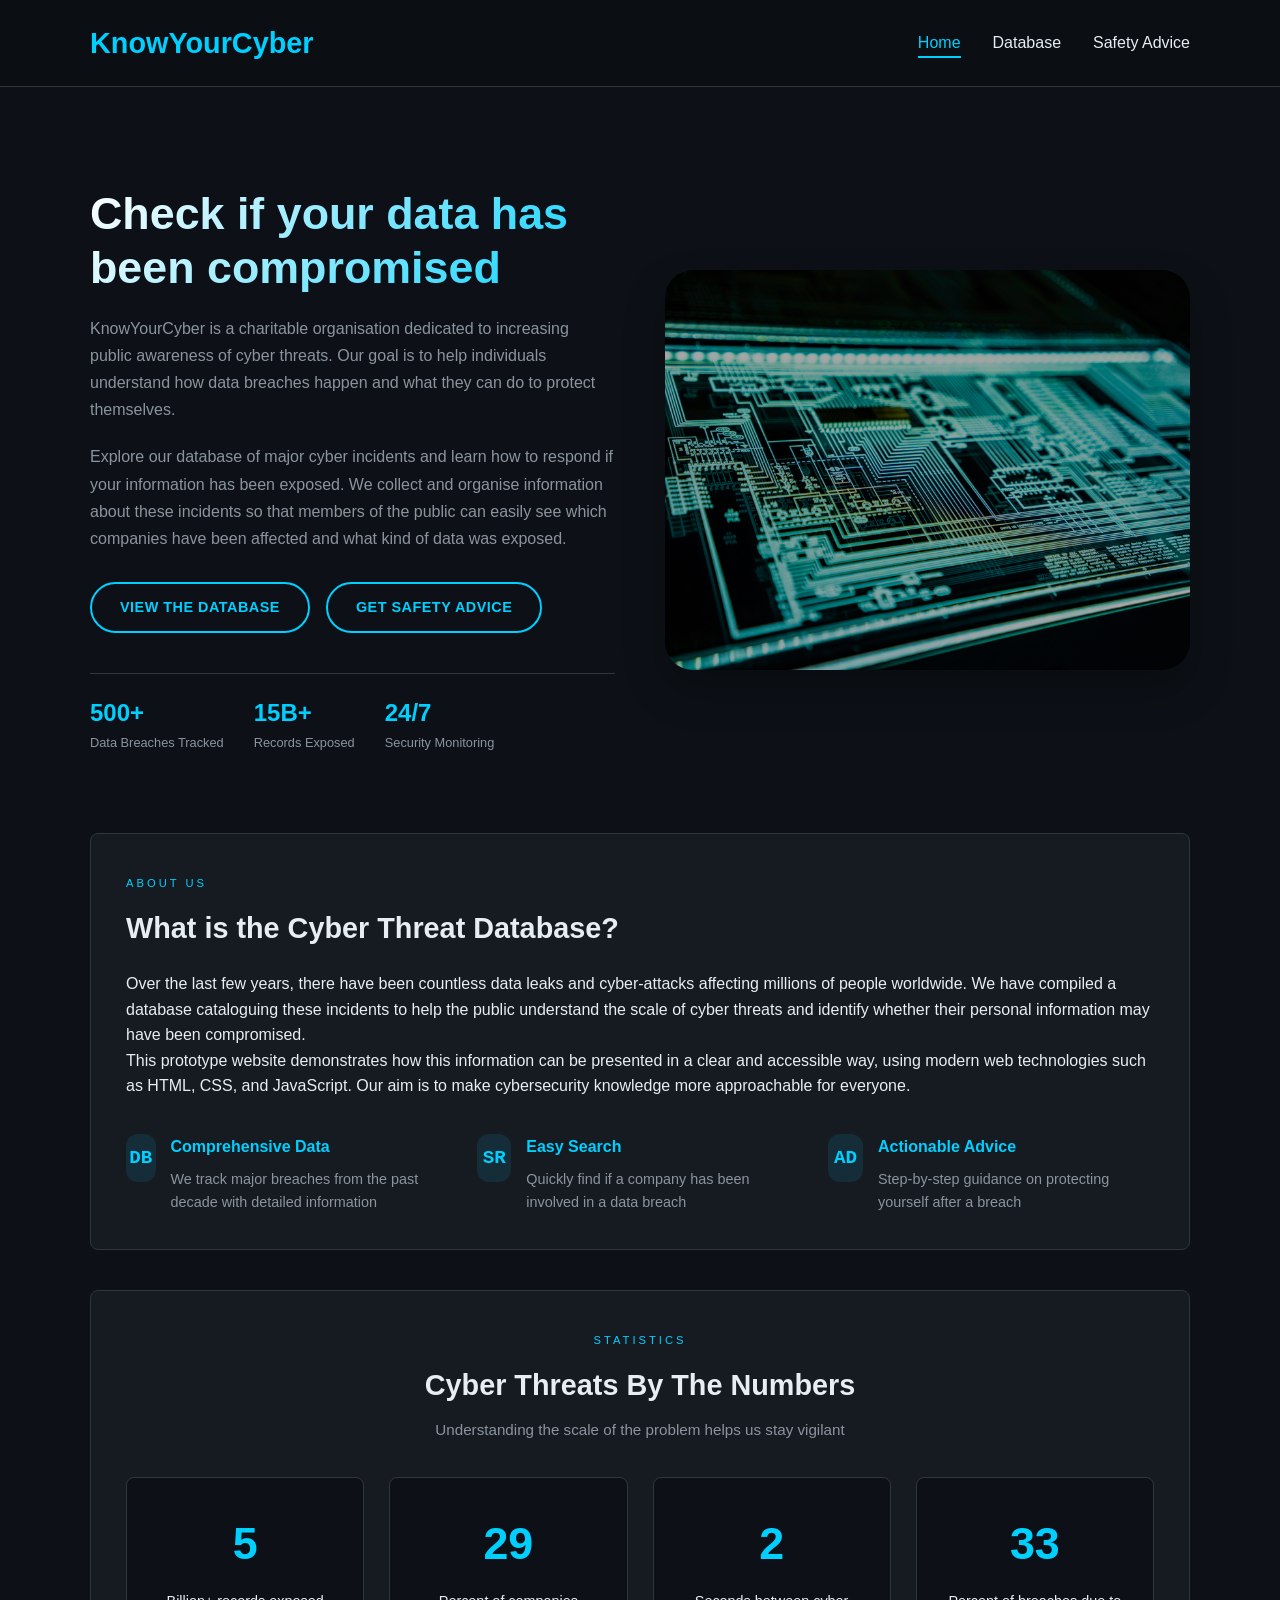
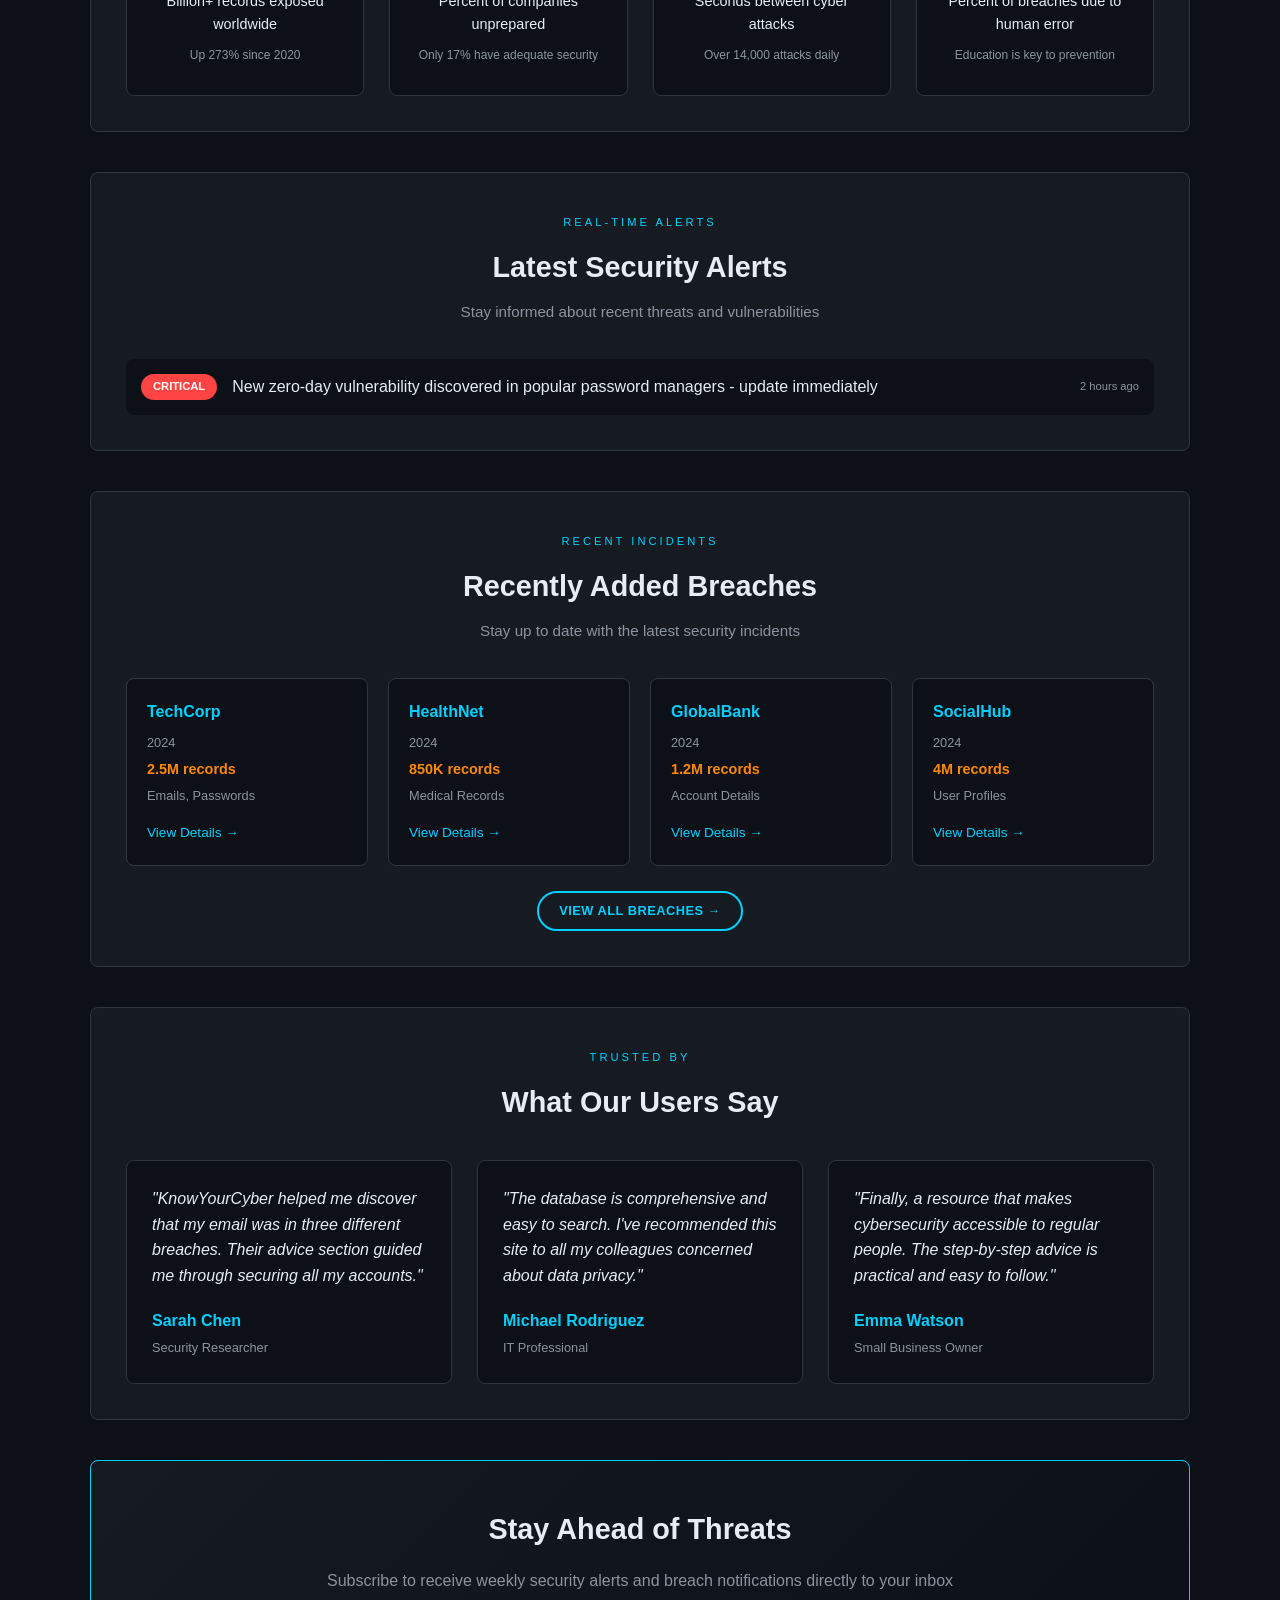
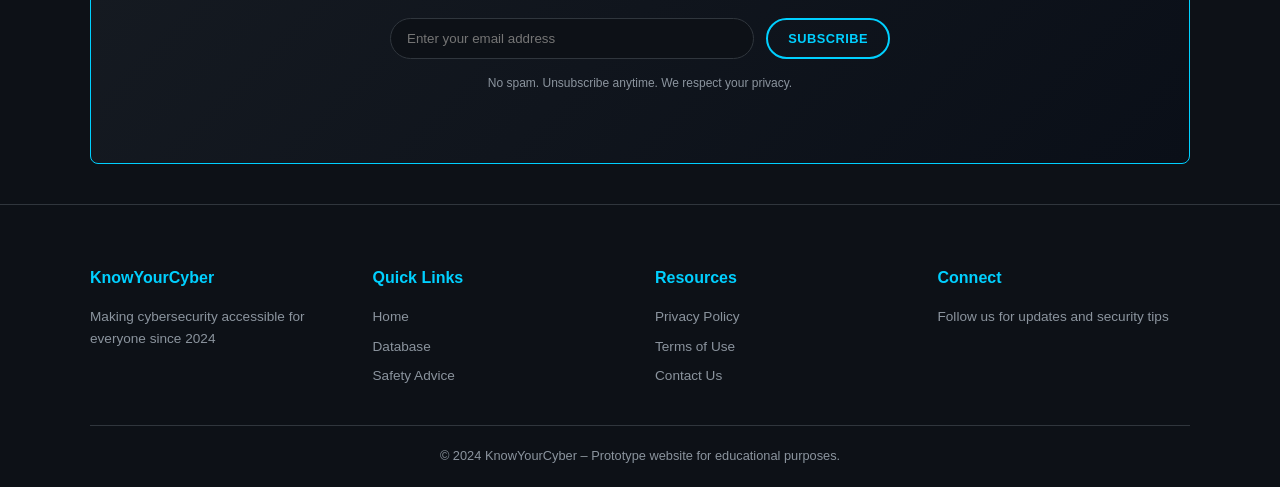
==== index.html @ 88341077 "Move index.html to repository root Rename/move index.html from html/index.html to the project root. " ====
<!DOCTYPE html>
<html lang="en">
<head>
    <meta charset="UTF-8">
    <title>KnowYourCyber – Home</title>
    <link rel="stylesheet" href="../css/global.css">
    <link rel="stylesheet" href="../css/index.css">
    <link rel="stylesheet" href="../css/transitions.css">
    <link rel="icon" type="image/svg+xml" href="data:image/svg+xml,%3Csvg xmlns='http://www.w3.org/2000/svg' viewBox='0 0 100 100'%3E%3Crect width='100' height='100' fill='%230d1117'/%3E%3Cpath d='M50 15 L85 30 L85 50 C85 75 70 88 50 92 C30 88 15 75 15 50 L15 30 L50 15Z' fill='none' stroke='%2300d0ff' stroke-width='4' stroke-linejoin='round'/%3E%3Ccircle cx='50' cy='55' r='10' fill='%2300d0ff'/%3E%3C/svg%3E">
</head>
<body>

<!-- ===========================
     HEADER + NAVIGATION
     =========================== -->
<header>
    <div class="container header-content">
        <h1>KnowYourCyber</h1>
        <nav>
            <a href="index.html" class="nav-link">Home</a>
            <a href="database.html" class="nav-link">Database</a>
            <a href="advice.html" class="nav-link">Safety Advice</a>
        </nav>
    </div>
</header>

<!-- ===========================
     MAIN CONTENT
     =========================== -->
<main class="container">

    <!-- ===========================
         HERO SECTION
         =========================== -->
    <section class="hero">
        <div class="hero-text">
            <h2>Check if your data has been compromised</h2>
            <p>
                KnowYourCyber is a charitable organisation dedicated to increasing public awareness of cyber threats.
                Our goal is to help individuals understand how data breaches happen and what they can do to protect
                themselves.
            </p>
            <p>
                Explore our database of major cyber incidents and learn how to respond if your information has been
                exposed. We collect and organise information about these incidents so that members of the public
                can easily see which companies have been affected and what kind of data was exposed.
            </p>
            <div class="hero-buttons">
                <a href="database.html" class="cyber-btn">View the Database</a>
                <a href="advice.html" class="cyber-btn">Get Safety Advice</a>
            </div>
            <div class="hero-stats">
                <div class="hero-stat">
                    <span class="hero-stat-number">500+</span>
                    <span class="hero-stat-label">Data Breaches Tracked</span>
                </div>
                <div class="hero-stat">
                    <span class="hero-stat-number">15B+</span>
                    <span class="hero-stat-label">Records Exposed</span>
                </div>
                <div class="hero-stat">
                    <span class="hero-stat-number">24/7</span>
                    <span class="hero-stat-label">Security Monitoring</span>
                </div>
            </div>
        </div>
        <div class="hero-image" oncontextmenu="return false;">
            <div class="shield-overlay"></div>
        </div>
    </section>

    <!-- ===========================
         INTRO SECTION
         =========================== -->
    <section class="intro">
        <div class="intro-header">
            <span class="section-badge">About Us</span>
            <h3>What is the Cyber Threat Database?</h3>
        </div>
        <p>
            Over the last few years, there have been countless data leaks and cyber-attacks affecting millions of
            people worldwide. We have compiled a database cataloguing these incidents to help the public understand
            the scale of cyber threats and identify whether their personal information may have been compromised.
        </p>
        <p>
            This prototype website demonstrates how this information can be presented in a clear and accessible way,
            using modern web technologies such as HTML, CSS, and JavaScript. Our aim is to make cybersecurity
            knowledge more approachable for everyone.
        </p>
        <div class="intro-features">
            <div class="feature">
                <div class="feature-icon">DB</div>
                <div class="feature-text">
                    <h4>Comprehensive Data</h4>
                    <p>We track major breaches from the past decade with detailed information</p>
                </div>
            </div>
            <div class="feature">
                <div class="feature-icon">SR</div>
                <div class="feature-text">
                    <h4>Easy Search</h4>
                    <p>Quickly find if a company has been involved in a data breach</p>
                </div>
            </div>
            <div class="feature">
                <div class="feature-icon">AD</div>
                <div class="feature-text">
                    <h4>Actionable Advice</h4>
                    <p>Step-by-step guidance on protecting yourself after a breach</p>
                </div>
            </div>
        </div>
    </section>

    <!-- ===========================
         STATS SECTION
         =========================== -->
    <section class="stats-section">
        <div class="section-header">
            <span class="section-badge">Statistics</span>
            <h3>Cyber Threats By The Numbers</h3>
            <p>Understanding the scale of the problem helps us stay vigilant</p>
        </div>
        <div class="stats-grid">
            <div class="stat-card">
                <div class="stat-number" data-target="15">0</div>
                <div class="stat-label">Billion+ records exposed worldwide</div>
                <div class="stat-trend">Up 273% since 2020</div>
            </div>
            <div class="stat-card">
                <div class="stat-number" data-target="83">0</div>
                <div class="stat-label">Percent of companies unprepared</div>
                <div class="stat-trend">Only 17% have adequate security</div>
            </div>
            <div class="stat-card">
                <div class="stat-number" data-target="6">0</div>
                <div class="stat-label">Seconds between cyber attacks</div>
                <div class="stat-trend">Over 14,000 attacks daily</div>
            </div>
            <div class="stat-card">
                <div class="stat-number" data-target="95">0</div>
                <div class="stat-label">Percent of breaches due to human error</div>
                <div class="stat-trend">Education is key to prevention</div>
            </div>
        </div>
    </section>

    <!-- ===========================
         LATEST UPDATES SECTION
         =========================== -->
    <section class="updates-section">
        <div class="section-header">
            <span class="section-badge">Real-time Alerts</span>
            <h3>Latest Security Alerts</h3>
            <p>Stay informed about recent threats and vulnerabilities</p>
        </div>
        <div class="alert-ticker">
            <div class="alert-item">
                <span class="alert-badge critical">CRITICAL</span>
                <span class="alert-text">New zero-day vulnerability discovered in popular password managers - update immediately</span>
                <span class="alert-time">2 hours ago</span>
            </div>
            <div class="alert-item">
                <span class="alert-badge high">HIGH</span>
                <span class="alert-text">Major social media platform discloses breach affecting 50M users - check your email</span>
                <span class="alert-time">1 day ago</span>
            </div>
            <div class="alert-item">
                <span class="alert-badge medium">MEDIUM</span>
                <span class="alert-text">New phishing campaign impersonating banking institutions - verify links before clicking</span>
                <span class="alert-time">3 days ago</span>
            </div>
            <div class="alert-item">
                <span class="alert-badge high">HIGH</span>
                <span class="alert-text">Ransomware group targets healthcare sector - backup critical data</span>
                <span class="alert-time">5 days ago</span>
            </div>
        </div>
    </section>

    <!-- ===========================
         RECENT BREACHES SECTION
         =========================== -->
    <section class="recent-breaches">
        <div class="section-header">
            <span class="section-badge">Recent Incidents</span>
            <h3>Recently Added Breaches</h3>
            <p>Stay up to date with the latest security incidents</p>
        </div>
        <div class="recent-grid" id="recentBreachesGrid"></div>
        <div class="view-all">
            <a href="database.html" class="cyber-btn small">View All Breaches →</a>
        </div>
    </section>

    <!-- ===========================
         TESTIMONIALS SECTION
         =========================== -->
    <section class="testimonials">
        <div class="section-header">
            <span class="section-badge">Trusted By</span>
            <h3>What Our Users Say</h3>
        </div>
        <div class="testimonial-grid">
            <div class="testimonial-card">
                <div class="testimonial-text">"KnowYourCyber helped me discover that my email was in three different breaches. Their advice section guided me through securing all my accounts."</div>
                <div class="testimonial-author">
                    <div class="author-name">Sarah Chen</div>
                    <div class="author-title">Security Researcher</div>
                </div>
            </div>
            <div class="testimonial-card">
                <div class="testimonial-text">"The database is comprehensive and easy to search. I've recommended this site to all my colleagues concerned about data privacy."</div>
                <div class="testimonial-author">
                    <div class="author-name">Michael Rodriguez</div>
                    <div class="author-title">IT Professional</div>
                </div>
            </div>
            <div class="testimonial-card">
                <div class="testimonial-text">"Finally, a resource that makes cybersecurity accessible to regular people. The step-by-step advice is practical and easy to follow."</div>
                <div class="testimonial-author">
                    <div class="author-name">Emma Watson</div>
                    <div class="author-title">Small Business Owner</div>
                </div>
            </div>
        </div>
    </section>

    <!-- ===========================
         NEWSLETTER SECTION
         =========================== -->
    <section class="newsletter">
        <div class="newsletter-content">
            <h3>Stay Ahead of Threats</h3>
            <p>Subscribe to receive weekly security alerts and breach notifications directly to your inbox</p>
            <form class="newsletter-form" id="newsletterForm">
                <input type="email" placeholder="Enter your email address" required>
                <button type="submit" class="cyber-btn small">Subscribe</button>
            </form>
            <p class="newsletter-note">No spam. Unsubscribe anytime. We respect your privacy.</p>
        </div>
    </section>

</main>

<!-- ===========================
     FOOTER
     =========================== -->
<footer>
    <div class="container">
        <div class="footer-content">
            <div class="footer-section">
                <h4>KnowYourCyber</h4>
                <p>Making cybersecurity accessible for everyone since 2024</p>
            </div>
            <div class="footer-section">
                <h4>Quick Links</h4>
                <a href="index.html">Home</a>
                <a href="database.html">Database</a>
                <a href="advice.html">Safety Advice</a>
            </div>
            <div class="footer-section">
                <h4>Resources</h4>
                <a href="#">Privacy Policy</a>
                <a href="#">Terms of Use</a>
                <a href="#">Contact Us</a>
            </div>
            <div class="footer-section">
                <h4>Connect</h4>
                <p>Follow us for updates and security tips</p>
            </div>
        </div>
        <div class="footer-bottom">
            <p>&#169; 2024 KnowYourCyber – Prototype website for educational purposes.</p>
        </div>
    </div>
</footer>

<!-- ===========================
     SCRIPTS
     =========================== -->
<!-- core systems -->
<script src="../scripts/core/cache.js"></script>
<script src="../scripts/core/router.js"></script>
<script src="../scripts/core/scriptLoader.js"></script>
<script src="../scripts/core/transitions.js"></script>
<script src="../scripts/main.js"></script>

<!-- global alert -->
<script src="../scripts/ui/globalAlert.js"></script>

<!-- newsletter handler -->
<script src="../scripts/ui/newsletter.js"></script>

<!-- home animations -->
<script src="../scripts/animations/homeAnimations.js"></script>
</body>
</html>
---- css/global.css ----
/* =========================================================
   GLOBAL RESET AND THEME VARIABLES
   ========================================================= */
* {
  margin: 0;
  padding: 0;
  box-sizing: border-box;
}

:root {
  --bg-dark: #0d1117;
  --bg-card: #161b22;
  --text-light: #e6edf3;
  --text-muted: #8b949e;
  --accent: #00d0ff;
  --accent-hover: #00a8cc;
  --border: #30363d;
  --radius: 8px;
  --transition: 0.2s ease;
}

body {
  font-family: "Inter", Arial, sans-serif;
  background: var(--bg-dark);
  color: var(--text-light);
  line-height: 1.6;
}

.container {
  width: min(1100px, 90%);
  margin: auto;
}

/* =========================================================
   HEADER STYLES
   ========================================================= */
header {
  background: #0b0f14;
  border-bottom: 1px solid var(--border);
  padding: 20px 0;
  margin-bottom: 40px;
}

.header-content {
  display: flex;
  justify-content: space-between;
  align-items: center;
  flex-wrap: wrap;
  gap: 1rem;
}

header h1 {
  font-size: 1.8rem;
  color: var(--accent);
}

nav {
  display: flex;
  gap: 2rem;
}

nav a {
  color: var(--text-light);
  text-decoration: none;
  font-weight: 500;
  transition: var(--transition);
}

nav a:hover {
  color: var(--accent);
}

/* =========================================================
   FOOTER STYLES
   ========================================================= */
footer {
  margin-top: 40px;
  padding: 20px 0;
  border-top: 1px solid var(--border);
  text-align: center;
  color: var(--text-muted);
}

.footer-content {
  display: grid;
  grid-template-columns: repeat(auto-fit, minmax(180px, 1fr));
  gap: 30px;
  padding: 40px 0 30px;
  text-align: left;
}

.footer-section h4 {
  color: var(--accent);
  margin-bottom: 15px;
  font-size: 1rem;
}

.footer-section p,
.footer-section a {
  color: var(--text-muted);
  text-decoration: none;
  font-size: 0.85rem;
  display: block;
  margin-bottom: 8px;
}

.footer-section a:hover {
  color: var(--accent);
}

.footer-bottom {
  text-align: center;
  padding-top: 20px;
  border-top: 1px solid var(--border);
  color: var(--text-muted);
  font-size: 0.8rem;
}

/* =========================================================
   BUTTON STYLES
   ========================================================= */
.cyber-btn {
  display: inline-block;
  padding: 12px 28px;
  background: transparent;
  border: 2px solid var(--accent);
  color: var(--accent);
  font-size: 0.9rem;
  font-weight: 600;
  border-radius: 40px;
  cursor: pointer;
  transition: all 0.3s cubic-bezier(0.2, 0.9, 0.4, 1.1);
  letter-spacing: 0.5px;
  text-transform: uppercase;
  text-decoration: none;
  text-align: center;
}

.cyber-btn:hover {
  background: var(--accent);
  color: var(--bg-dark);
  box-shadow: 0 0 15px rgba(0, 208, 255, 0.4);
  transform: translateY(-2px);
}

.cyber-btn.small {
  padding: 8px 20px;
  font-size: 0.8rem;
}

/* =========================================================
   SECTION BADGE
   ========================================================= */
.section-badge {
  display: inline-block;
  font-size: 0.7rem;
  text-transform: uppercase;
  letter-spacing: 3px;
  color: var(--accent);
  margin-bottom: 12px;
}

.section-badge.emergency {
  color: #ff4444;
}

.section-header {
  text-align: center;
  margin-bottom: 35px;
}

.section-header h3 {
  font-size: 1.8rem;
  margin-bottom: 10px;
}

.section-header p {
  color: var(--text-muted);
  font-size: 0.95rem;
}

/* =========================================================
   SCROLL REVEAL ANIMATIONS
   ========================================================= */
.section-hidden {
  opacity: 0;
  transform: translateY(30px);
  transition: opacity 0.6s ease, transform 0.6s ease;
}

.section-visible {
  opacity: 1;
  transform: translateY(0);
}

/* =========================================================
   LOADING SPINNER
   ========================================================= */
.spinner {
  width: 24px;
  height: 24px;
  border: 2px solid var(--border);
  border-top-color: var(--accent);
  border-radius: 50%;
  animation: spin 0.8s linear infinite;
}

@keyframes spin {
  to {
    transform: rotate(360deg);
  }
}

.loading-indicator {
  display: flex;
  align-items: center;
  justify-content: center;
  gap: 15px;
  padding: 50px;
  background: var(--bg-card);
  border-radius: var(--radius);
  margin: 30px 0;
}

.loading-indicator.hidden {
  display: none;
}

/* =========================================================
   RESPONSIVE
   ========================================================= */
@media (max-width: 768px) {
  .header-content {
    flex-direction: column;
    text-align: center;
  }
  
  nav {
    justify-content: center;
  }
  
  .footer-content {
    grid-template-columns: 1fr;
    text-align: center;
  }
}

/* =========================================================
   THEMED ALERT SYSTEM - CYBER STYLE
   ========================================================= */

/* alert overlay */
.cyber-alert-overlay {
  position: fixed;
  top: 0;
  left: 0;
  width: 100%;
  height: 100%;
  background: rgba(0, 0, 0, 0.85);
  backdrop-filter: blur(8px);
  z-index: 10000;
  display: flex;
  align-items: center;
  justify-content: center;
  font-family: 'Inter', Arial, sans-serif;
  animation: fadeIn 0.2s ease;
}

/* alert box */
.cyber-alert {
  background: var(--bg-card, #161b22);
  border: 1px solid var(--accent, #00d0ff);
  border-radius: 16px;
  padding: 28px;
  max-width: 480px;
  width: 90%;
  box-shadow: 0 0 30px rgba(0, 208, 255, 0.25);
  animation: alertPopIn 0.3s cubic-bezier(0.2, 0.9, 0.4, 1.1);
  position: relative;
}

/* alert header */
.cyber-alert-header {
  display: flex;
  align-items: center;
  gap: 12px;
  margin-bottom: 20px;
  padding-bottom: 15px;
  border-bottom: 1px solid var(--border, #30363d);
}

.cyber-alert-icon {
  font-size: 28px;
  color: var(--accent, #00d0ff);
}

.cyber-alert-title {
  color: var(--accent, #00d0ff);
  font-size: 1.3rem;
  font-weight: 600;
  margin: 0;
}

/* alert content */
.cyber-alert-content {
  margin-bottom: 25px;
}

.cyber-alert-message {
  color: var(--text-light, #e6edf3);
  line-height: 1.6;
  margin-bottom: 15px;
}

/* steps list */
.cyber-alert-steps {
  list-style: none;
  padding: 0;
  margin: 0;
}

.cyber-alert-steps li {
  color: var(--text-muted, #8b949e);
  padding: 8px 0 8px 24px;
  position: relative;
  line-height: 1.5;
}

.cyber-alert-steps li::before {
  content: '→';
  position: absolute;
  left: 0;
  color: var(--accent, #00d0ff);
}

/* alert buttons */
.cyber-alert-buttons {
  display: flex;
  justify-content: flex-end;
  gap: 12px;
  margin-top: 20px;
  padding-top: 15px;
  border-top: 1px solid var(--border, #30363d);
}

.cyber-alert-btn {
  padding: 8px 20px;
  border-radius: 40px;
  font-size: 0.85rem;
  font-weight: 600;
  cursor: pointer;
  transition: all 0.2s ease;
  border: none;
  font-family: 'Inter', Arial, sans-serif;
}

.cyber-alert-btn-primary {
  background: var(--accent, #00d0ff);
  color: var(--bg-dark, #0d1117);
}

.cyber-alert-btn-primary:hover {
  transform: translateY(-2px);
  box-shadow: 0 0 15px rgba(0, 208, 255, 0.4);
}

.cyber-alert-btn-secondary {
  background: transparent;
  border: 1px solid var(--border, #30363d);
  color: var(--text-muted, #8b949e);
}

.cyber-alert-btn-secondary:hover {
  border-color: var(--accent, #00d0ff);
  color: var(--accent, #00d0ff);
}

/* close button (x) */
.cyber-alert-close {
  position: absolute;
  top: 15px;
  right: 20px;
  background: none;
  border: none;
  color: var(--text-muted, #8b949e);
  font-size: 1.5rem;
  cursor: pointer;
  transition: color 0.2s ease;
}

.cyber-alert-close:hover {
  color: var(--accent, #00d0ff);
}

/* animations */
@keyframes alertPopIn {
  from {
    opacity: 0;
    transform: scale(0.9);
  }
  to {
    opacity: 1;
    transform: scale(1);
  }
}

@keyframes fadeIn {
  from {
    opacity: 0;
  }
  to {
    opacity: 1;
  }
}
---- css/index.css ----
/* =========================================================
   HERO SECTION
   ========================================================= */
.hero {
  display: flex;
  align-items: center;
  justify-content: space-between;
  gap: 50px;
  padding: 60px 0 40px;
}

.hero-text {
  flex: 1;
}

.hero-text h2 {
  font-size: 2.8rem;
  margin-bottom: 20px;
  background: linear-gradient(135deg, #ffffff, var(--accent));
  -webkit-background-clip: text;
  background-clip: text;
  color: transparent;
  line-height: 1.2;
}

.hero-text p {
  color: var(--text-muted);
  margin-bottom: 20px;
  line-height: 1.7;
}

.hero-buttons {
  display: flex;
  gap: 16px;
  margin: 30px 0 40px;
}

.hero-stats {
  display: flex;
  gap: 30px;
  padding-top: 20px;
  border-top: 1px solid var(--border);
}

.hero-stat {
  display: flex;
  flex-direction: column;
}

.hero-stat-number {
  font-size: 1.5rem;
  font-weight: bold;
  color: var(--accent);
}

.hero-stat-label {
  font-size: 0.8rem;
  color: var(--text-muted);
}

/* =========================================================
   HERO IMAGE
   ========================================================= */
.hero-image {
  flex: 1;
  height: 400px;
  background-image: url("../images/cyber.jpg");
  background-size: cover;
  background-position: center;
  background-repeat: no-repeat;
  border-radius: 28px;
  position: relative;
  overflow: hidden;
  box-shadow: 0 20px 40px rgba(0, 0, 0, 0.3);
  display: flex;
  align-items: center;
  justify-content: center;
}

.hero-image::before {
  content: '';
  position: absolute;
  top: 0;
  left: 0;
  right: 0;
  bottom: 0;
  background: rgba(0, 0, 0, 0.35);
  pointer-events: none;
}

.hero-image .grid-overlay {
  position: absolute;
  top: 0;
  left: 0;
  right: 0;
  bottom: 0;
  background-image: 
    linear-gradient(rgba(0, 208, 255, 0.05) 1px, transparent 1px),
    linear-gradient(90deg, rgba(0, 208, 255, 0.05) 1px, transparent 1px);
  background-size: 30px 30px;
  pointer-events: none;
}

.hero-image .shield {
  position: relative;
  width: 160px;
  height: 180px;
  background: linear-gradient(145deg, rgba(0, 208, 255, 0.2), rgba(0, 208, 255, 0.08));
  border-radius: 30px 30px 60px 60px;
  border: 2px solid var(--accent);
  border-top: none;
  box-shadow: 0 0 30px rgba(0, 208, 255, 0.3);
  animation: shieldGlow 3s ease-in-out infinite;
  backdrop-filter: blur(2px);
  z-index: 2;
}

.hero-image .shield::before {
  content: '';
  position: absolute;
  top: -20px;
  left: -2px;
  right: -2px;
  height: 22px;
  background: linear-gradient(145deg, rgba(0, 208, 255, 0.25), rgba(0, 208, 255, 0.08));
  border-radius: 30px 30px 0 0;
  border: 2px solid var(--accent);
  border-bottom: none;
}

.hero-image .shield::after {
  content: '';
  position: absolute;
  top: 20px;
  left: 20px;
  right: 20px;
  bottom: 20px;
  background: radial-gradient(ellipse at center, rgba(0, 208, 255, 0.15), transparent);
  border-radius: 15px 15px 35px 35px;
  pointer-events: none;
}

.hero-image .shield-lock {
  position: absolute;
  top: 50%;
  left: 50%;
  transform: translate(-50%, -50%);
  width: 50px;
  height: 60px;
  background: transparent;
}

.hero-image .shield-lock::before {
  content: '';
  position: absolute;
  bottom: 0;
  left: 0;
  right: 0;
  height: 35px;
  background: var(--accent);
  border-radius: 8px;
  opacity: 0.85;
}

.hero-image .shield-lock::after {
  content: '';
  position: absolute;
  top: -5px;
  left: 10px;
  right: 10px;
  height: 20px;
  border: 3px solid var(--accent);
  border-radius: 20px 20px 0 0;
  border-bottom: none;
  opacity: 0.85;
}

.hero-image .keyhole {
  position: absolute;
  top: 50%;
  left: 50%;
  transform: translate(-50%, -50%);
  width: 12px;
  height: 18px;
  background: var(--bg-dark);
  border-radius: 50% 50% 30% 30%;
  z-index: 3;
}

.hero-image .keyhole::before {
  content: '';
  position: absolute;
  bottom: -6px;
  left: 3px;
  width: 6px;
  height: 8px;
  background: var(--bg-dark);
  border-radius: 0 0 3px 3px;
}

@keyframes shieldGlow {
  0%, 100% {
    box-shadow: 0 0 20px rgba(0, 208, 255, 0.25);
    border-color: var(--accent);
  }
  50% {
    box-shadow: 0 0 45px rgba(0, 208, 255, 0.5);
    border-color: rgba(0, 208, 255, 0.9);
  }
}

/* =========================================================
   INTRO SECTION
   ========================================================= */
.intro {
  margin: 40px 0;
  padding: 35px;
  background: var(--bg-card);
  border-radius: var(--radius);
  border: 1px solid var(--border);
  transition: all 0.3s ease;
}

.intro:hover {
  border-color: var(--accent);
  transform: translateY(-3px);
}

.intro-header h3 {
  font-size: 1.8rem;
  margin-bottom: 20px;
}

.intro-features {
  display: grid;
  grid-template-columns: repeat(auto-fit, minmax(250px, 1fr));
  gap: 25px;
  margin-top: 35px;
}

.feature {
  display: flex;
  gap: 15px;
  align-items: flex-start;
}

.feature-icon {
  width: 48px;
  height: 48px;
  background: rgba(0, 208, 255, 0.1);
  border-radius: 12px;
  display: flex;
  align-items: center;
  justify-content: center;
  font-weight: bold;
  font-size: 1.2rem;
  color: var(--accent);
  font-family: monospace;
}

.feature-text h4 {
  color: var(--accent);
  margin-bottom: 8px;
}

.feature-text p {
  color: var(--text-muted);
  font-size: 0.9rem;
  margin-bottom: 0;
}

/* =========================================================
   STATS SECTION
   ========================================================= */
.stats-section {
  margin: 40px 0;
  padding: 35px;
  background: var(--bg-card);
  border-radius: var(--radius);
  border: 1px solid var(--border);
}

.stats-grid {
  display: grid;
  grid-template-columns: repeat(auto-fit, minmax(220px, 1fr));
  gap: 25px;
}

.stat-card {
  text-align: center;
  padding: 30px 20px;
  background: var(--bg-dark);
  border-radius: var(--radius);
  border: 1px solid var(--border);
  transition: all 0.3s ease;
  cursor: pointer;
}

.stat-card:hover {
  transform: translateY(-5px);
  border-color: var(--accent);
}

.stat-number {
  font-size: 2.8rem;
  font-weight: bold;
  color: var(--accent);
  margin-bottom: 10px;
}

.stat-label {
  color: var(--text-light);
  font-size: 0.9rem;
  margin-bottom: 10px;
}

.stat-trend {
  color: var(--text-muted);
  font-size: 0.75rem;
}

/* =========================================================
   UPDATES SECTION
   ========================================================= */
.updates-section {
  margin: 40px 0;
  padding: 35px;
  background: var(--bg-card);
  border-radius: var(--radius);
  border: 1px solid var(--border);
}

.alert-ticker {
  display: flex;
  flex-direction: column;
  gap: 12px;
}

.alert-item {
  display: flex;
  align-items: center;
  gap: 15px;
  padding: 15px;
  background: var(--bg-dark);
  border-radius: var(--radius);
  transition: all 0.3s ease;
}

.alert-item:hover {
  transform: translateX(5px);
  border-left: 3px solid var(--accent);
}

.alert-badge {
  padding: 4px 12px;
  border-radius: 20px;
  font-size: 0.7rem;
  font-weight: bold;
}

.alert-badge.critical { background: #ff4444; color: white; }
.alert-badge.high { background: #ff8800; color: white; }
.alert-badge.medium { background: #ffcc00; color: #1a1a2e; }

.alert-text {
  flex: 1;
  color: var(--text-light);
}

.alert-time {
  font-size: 0.7rem;
  color: var(--text-muted);
}

/* =========================================================
   RECENT BREACHES
   ========================================================= */
.recent-breaches {
  margin: 40px 0;
  padding: 35px;
  background: var(--bg-card);
  border-radius: var(--radius);
  border: 1px solid var(--border);
}

.recent-grid {
  display: grid;
  grid-template-columns: repeat(auto-fit, minmax(240px, 1fr));
  gap: 20px;
  margin: 25px 0;
}

.recent-card {
  background: var(--bg-dark);
  padding: 20px;
  border-radius: var(--radius);
  border: 1px solid var(--border);
  transition: all 0.3s ease;
}

.recent-card:hover {
  transform: translateY(-3px);
  border-color: var(--accent);
}

.recent-card h4 {
  color: var(--accent);
  margin-bottom: 8px;
}

.recent-year {
  font-size: 0.8rem;
  color: var(--text-muted);
  margin-bottom: 5px;
}

.recent-records {
  font-size: 0.9rem;
  font-weight: bold;
  color: #ff8800;
  margin-bottom: 5px;
}

.recent-type {
  font-size: 0.8rem;
  color: var(--text-muted);
  margin-bottom: 12px;
}

.recent-link {
  color: var(--accent);
  text-decoration: none;
  font-size: 0.85rem;
}

.view-all {
  text-align: center;
  margin-top: 20px;
}

/* =========================================================
   TESTIMONIALS
   ========================================================= */
.testimonials {
  margin: 40px 0;
  padding: 35px;
  background: var(--bg-card);
  border-radius: var(--radius);
  border: 1px solid var(--border);
}

.testimonial-grid {
  display: grid;
  grid-template-columns: repeat(auto-fit, minmax(280px, 1fr));
  gap: 25px;
  margin-top: 20px;
}

.testimonial-card {
  background: var(--bg-dark);
  padding: 25px;
  border-radius: var(--radius);
  border: 1px solid var(--border);
  transition: all 0.3s ease;
}

.testimonial-card:hover {
  transform: translateY(-3px);
  border-color: var(--accent);
}

.testimonial-text {
  font-style: italic;
  color: var(--text-light);
  margin-bottom: 20px;
  line-height: 1.6;
}

.author-name {
  font-weight: bold;
  color: var(--accent);
  margin-bottom: 4px;
}

.author-title {
  font-size: 0.8rem;
  color: var(--text-muted);
}

/* =========================================================
   NEWSLETTER
   ========================================================= */
.newsletter {
  margin: 40px 0;
  padding: 45px;
  background: linear-gradient(135deg, var(--bg-card), #0a0f18);
  border-radius: var(--radius);
  border: 1px solid var(--accent);
  text-align: center;
}

.newsletter-content h3 {
  font-size: 1.8rem;
  margin-bottom: 15px;
}

.newsletter-content p {
  color: var(--text-muted);
  margin-bottom: 25px;
}

.newsletter-form {
  display: flex;
  gap: 12px;
  max-width: 500px;
  margin: 0 auto;
}

.newsletter-form input {
  flex: 1;
  padding: 12px 16px;
  background: var(--bg-dark);
  border: 1px solid var(--border);
  border-radius: 40px;
  color: var(--text-light);
}

.newsletter-form input:focus {
  outline: none;
  border-color: var(--accent);
}

.newsletter-note {
  font-size: 0.75rem;
  margin-top: 15px;
  color: var(--text-muted);
}

/* =========================================================
   RESPONSIVE
   ========================================================= */
@media (max-width: 768px) {
  .hero {
    flex-direction: column;
    text-align: center;
  }
  
  .hero-text h2 {
    font-size: 2rem;
  }
  
  .hero-buttons {
    justify-content: center;
  }
  
  .hero-stats {
    justify-content: center;
  }
  
  .hero-image {
    width: 100%;
    height: 300px;
  }
  
  .hero-image .shield {
    width: 120px;
    height: 135px;
  }
  
  .hero-image .shield-lock {
    transform: translate(-50%, -50%) scale(0.8);
  }
  
  .newsletter-form {
    flex-direction: column;
  }
  
  .stats-grid {
    grid-template-columns: 1fr;
  }
}
---- css/transitions.css ----
/* =========================================================
   PAGE TRANSITION ANIMATIONS - SPA STYLE
   ========================================================= */

/* Slide animations for content swapping */
@keyframes slideOutToLeft {
    0% {
        opacity: 1;
        transform: translateX(0);
    }
    100% {
        opacity: 0;
        transform: translateX(-100%);
    }
}

@keyframes slideOutToRight {
    0% {
        opacity: 1;
        transform: translateX(0);
    }
    100% {
        opacity: 0;
        transform: translateX(100%);
    }
}

@keyframes slideInFromRight {
    0% {
        opacity: 0;
        transform: translateX(100%);
    }
    100% {
        opacity: 1;
        transform: translateX(0);
    }
}

@keyframes slideInFromLeft {
    0% {
        opacity: 0;
        transform: translateX(-100%);
    }
    100% {
        opacity: 1;
        transform: translateX(0);
    }
}

/* =========================================================
   LOADING INDICATOR
   ========================================================= */
.page-loading-indicator {
    position: absolute;
    top: 50%;
    left: 50%;
    transform: translate(-50%, -50%);
    display: flex;
    flex-direction: column;
    align-items: center;
    gap: 15px;
    background: var(--bg-card, #161b22);
    padding: 20px 30px;
    border-radius: 12px;
    border: 1px solid var(--accent, #00d0ff);
    z-index: 1000;
}

.page-loading-indicator .spinner {
    width: 30px;
    height: 30px;
    border: 2px solid var(--border, #30363d);
    border-top-color: var(--accent, #00d0ff);
    border-radius: 50%;
    animation: spin 0.8s linear infinite;
}

@keyframes spin {
    to {
        transform: rotate(360deg);
    }
}

.page-loading-indicator span {
    color: var(--text-light, #e6edf3);
}

/* =========================================================
   NAVIGATION LINK UNDERLINE EFFECT
   ========================================================= */
.nav-link {
    position: relative;
    transition: color 0.3s ease;
    cursor: pointer;
}

.nav-link::after {
    content: '';
    position: absolute;
    bottom: -2px;
    left: 0;
    width: 0;
    height: 2px;
    background: var(--accent, #00d0ff);
    transition: width 0.3s cubic-bezier(0.2, 0.9, 0.4, 1.1);
}

.nav-link:hover::after,
.nav-link.active-nav::after {
    width: 100%;
}

.nav-link.active-nav {
    color: var(--accent, #00d0ff);
}

/* =========================================================
   BUTTON EFFECTS
   ========================================================= */
.cyber-btn:active {
    transform: scale(0.97);
}

/* =========================================================
   PREVENT LAYOUT SHIFT
   ========================================================= */
main {
    position: relative;
    transition: min-height 0.2s ease;
}

body {
    overflow-x: hidden;
}

/* =========================================================
   ENSURE NEW CONTENT IS VISIBLE
   ========================================================= */
.page-slide-in-right,
.page-slide-in-left {
    width: 100%;
}
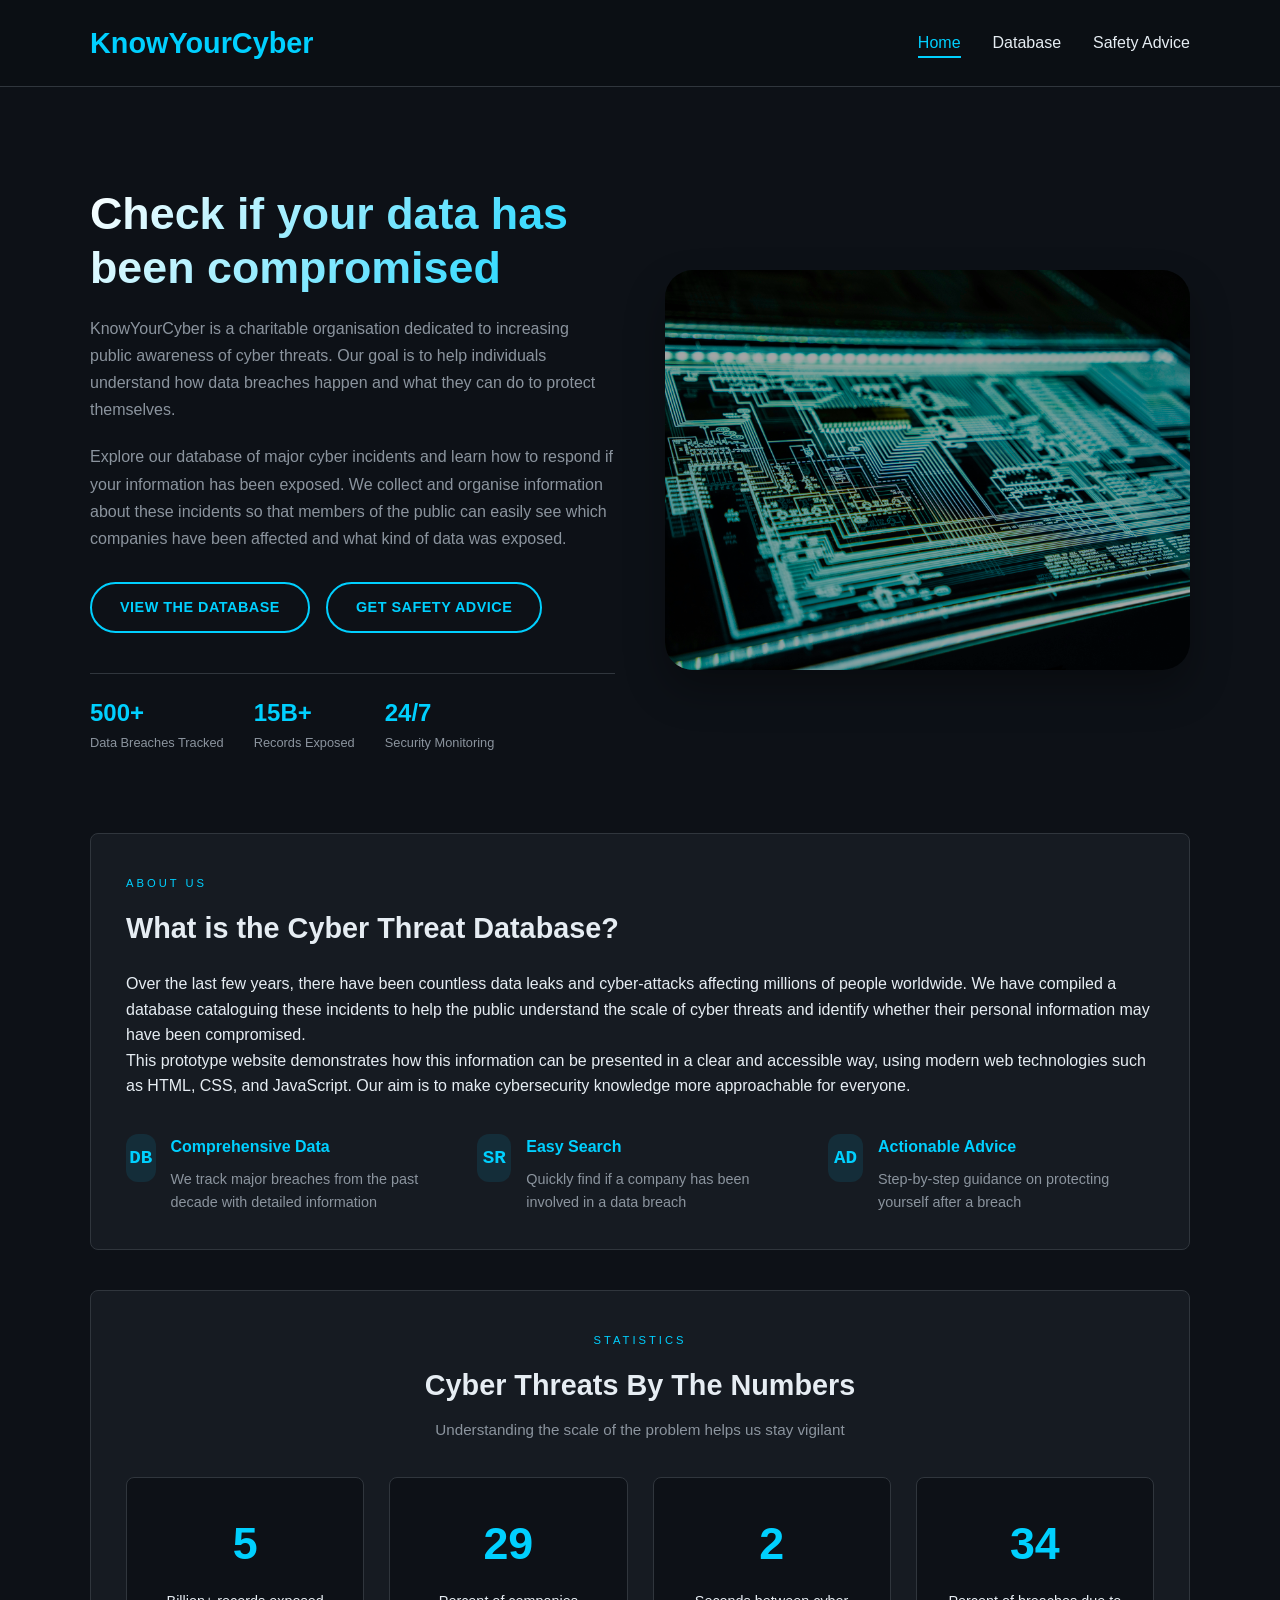
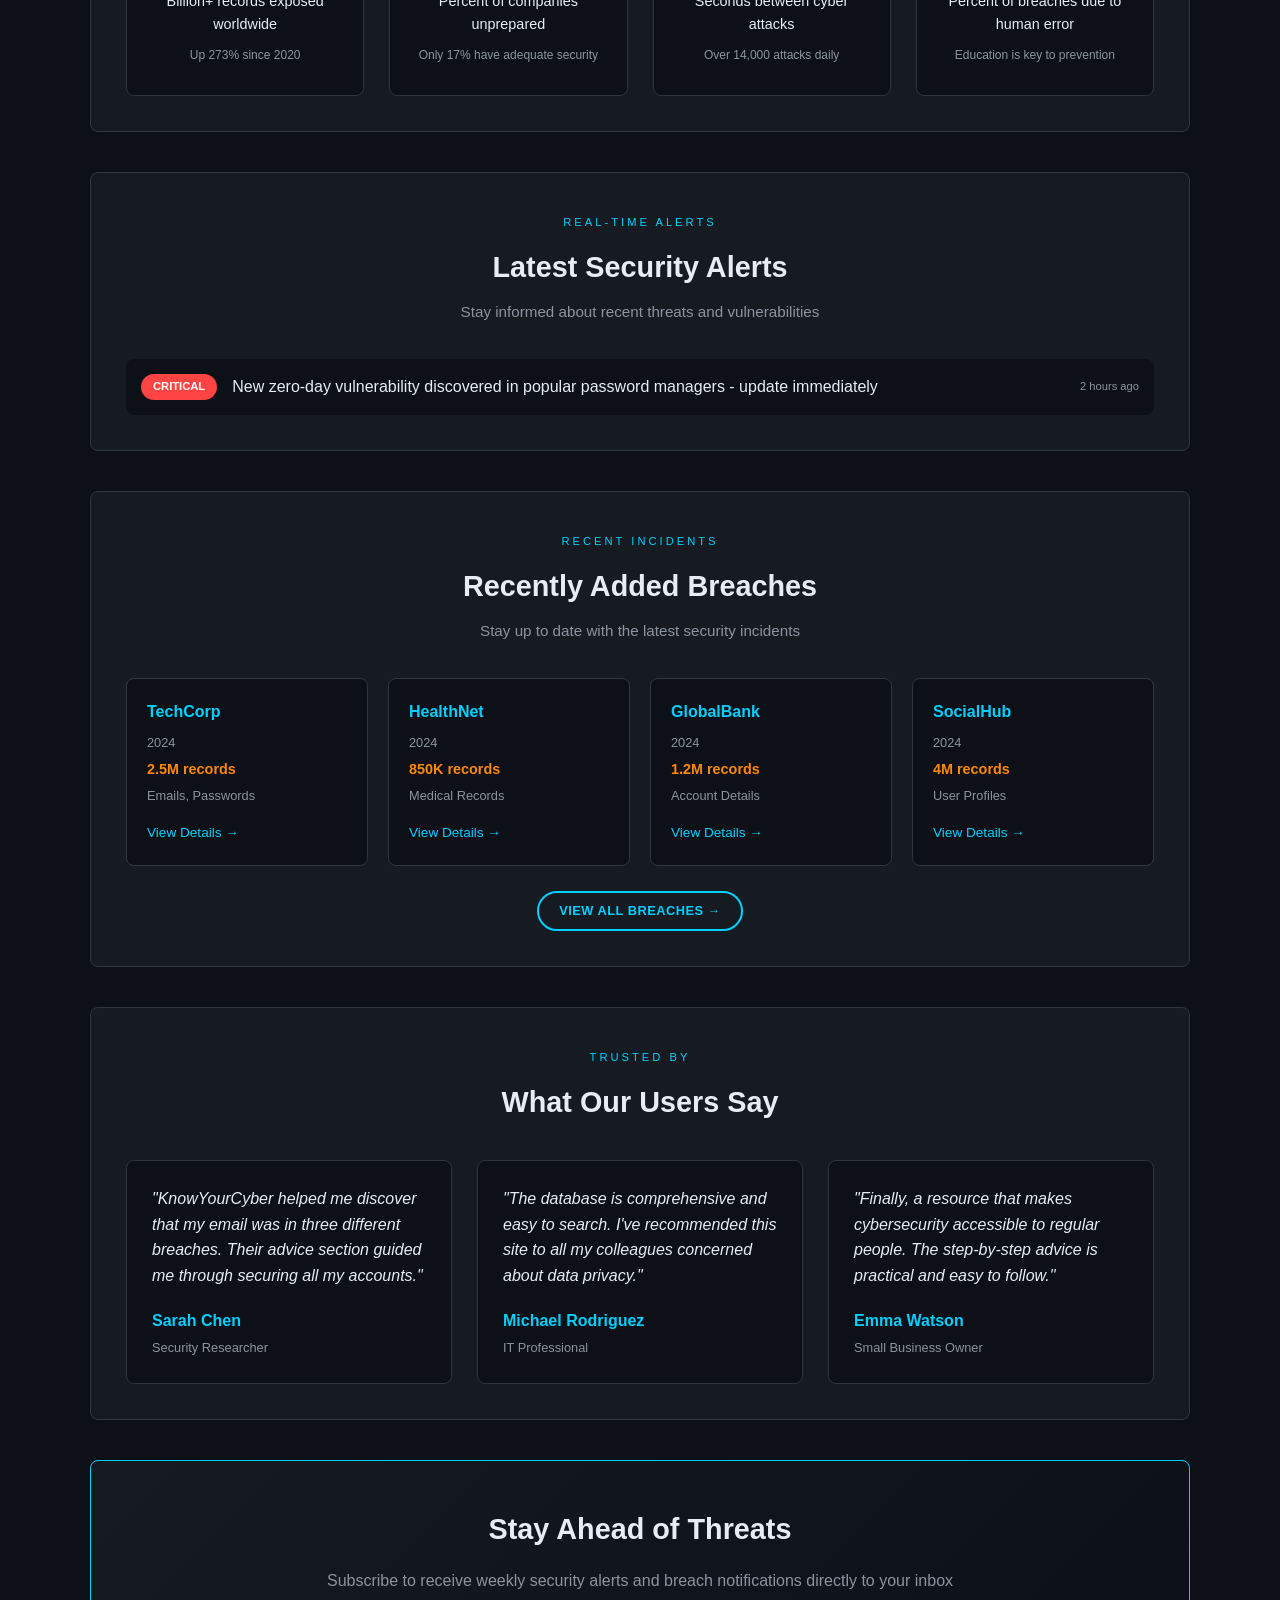
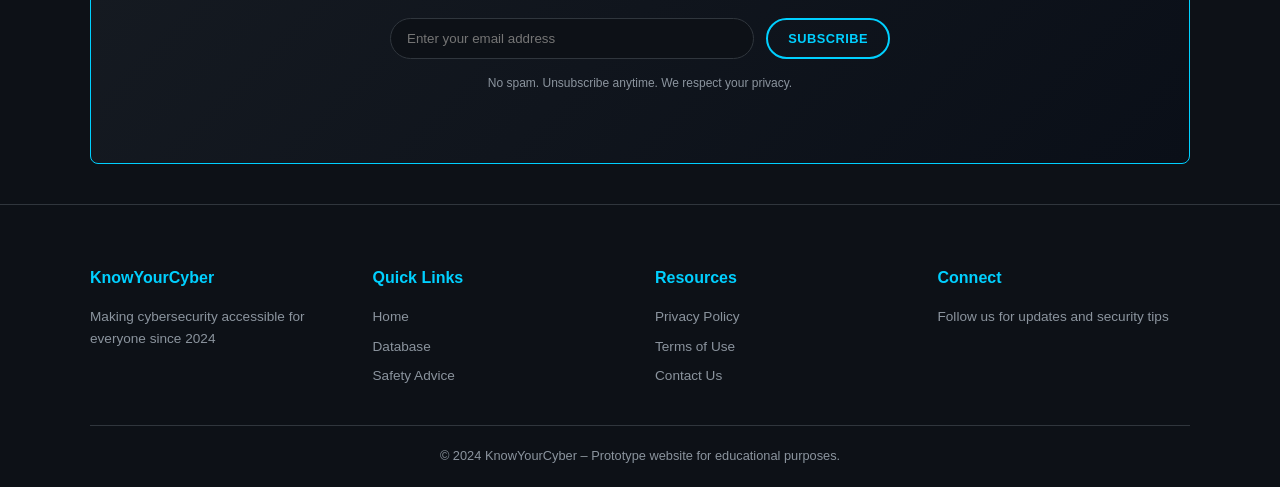
==== commit 3daa131c: "Move HTML files to repository root Rename html/advice.html -> advice.html and html/database.html -> " ====
--- a/index.html
+++ b/index.html
@@ -3,9 +3,9 @@
 <head>
     <meta charset="UTF-8">
     <title>KnowYourCyber – Home</title>
-    <link rel="stylesheet" href="../css/global.css">
-    <link rel="stylesheet" href="../css/index.css">
-    <link rel="stylesheet" href="../css/transitions.css">
+    <link rel="stylesheet" href="css/global.css">
+    <link rel="stylesheet" href="css/index.css">
+    <link rel="stylesheet" href="css/transitions.css">
     <link rel="icon" type="image/svg+xml" href="data:image/svg+xml,%3Csvg xmlns='http://www.w3.org/2000/svg' viewBox='0 0 100 100'%3E%3Crect width='100' height='100' fill='%230d1117'/%3E%3Cpath d='M50 15 L85 30 L85 50 C85 75 70 88 50 92 C30 88 15 75 15 50 L15 30 L50 15Z' fill='none' stroke='%2300d0ff' stroke-width='4' stroke-linejoin='round'/%3E%3Ccircle cx='50' cy='55' r='10' fill='%2300d0ff'/%3E%3C/svg%3E">
 </head>
 <body>
@@ -280,19 +280,19 @@
      SCRIPTS
      =========================== -->
 <!-- core systems -->
-<script src="../scripts/core/cache.js"></script>
-<script src="../scripts/core/router.js"></script>
-<script src="../scripts/core/scriptLoader.js"></script>
-<script src="../scripts/core/transitions.js"></script>
-<script src="../scripts/main.js"></script>
+<script src="scripts/core/cache.js"></script>
+<script src="scripts/core/router.js"></script>
+<script src="scripts/core/scriptLoader.js"></script>
+<script src="scripts/core/transitions.js"></script>
+<script src="scripts/main.js"></script>
 
 <!-- global alert -->
-<script src="../scripts/ui/globalAlert.js"></script>
+<script src="scripts/ui/globalAlert.js"></script>
 
 <!-- newsletter handler -->
-<script src="../scripts/ui/newsletter.js"></script>
+<script src="scripts/ui/newsletter.js"></script>
 
 <!-- home animations -->
-<script src="../scripts/animations/homeAnimations.js"></script>
+<script src="scripts/animations/homeAnimations.js"></script>
 </body>
 </html>
